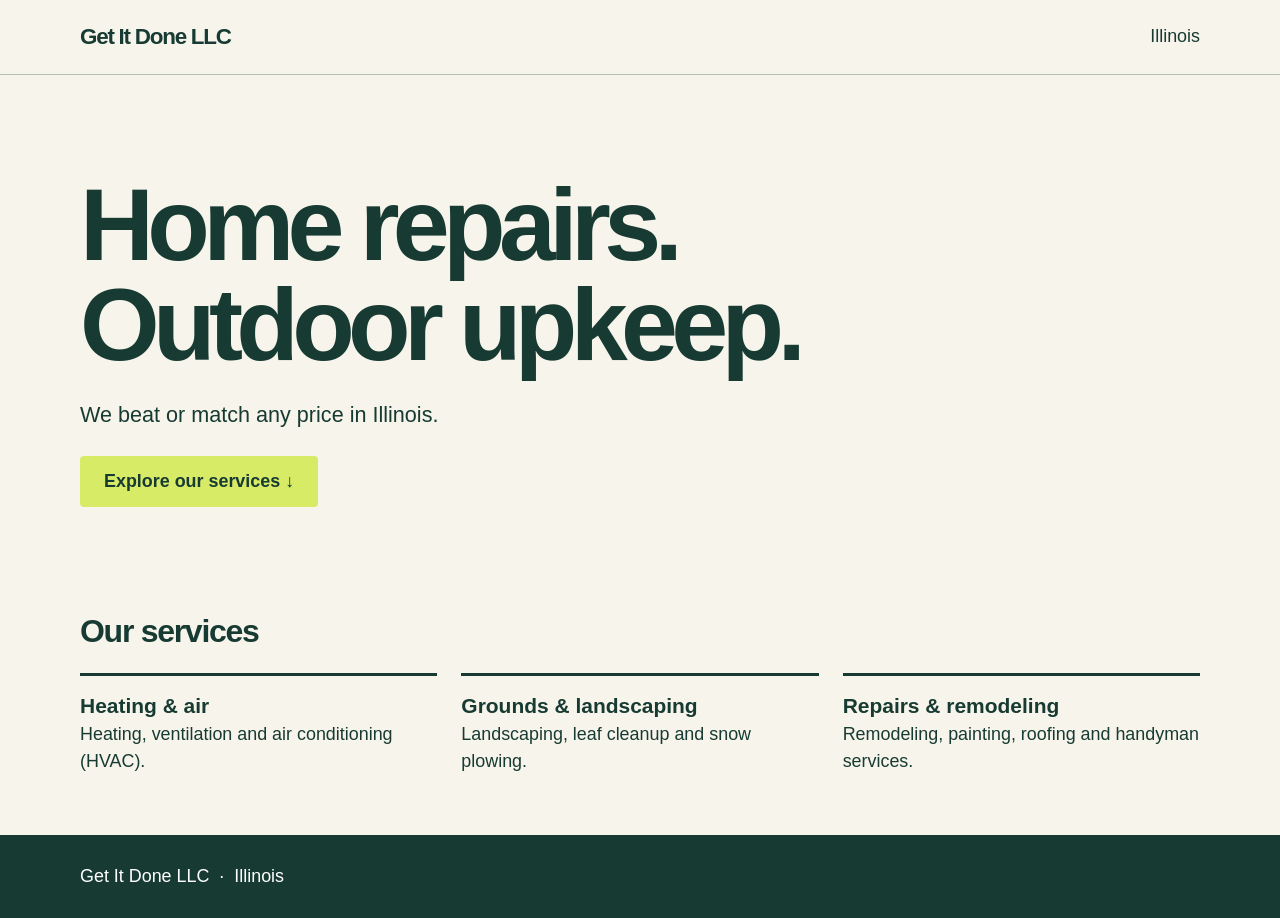
==== index.html @ 4665521d "Publish Get It Done LLC website" ====
<!doctype html>
<html lang="en">
<meta charset="utf-8">
<meta name="viewport" content="width=device-width,initial-scale=1">
<meta name="description" content="Get It Done LLC provides HVAC, landscaping, snow plowing, remodeling, painting, roofing and handyman services in Illinois.">
<title>Get It Done LLC | Illinois Property Services</title>
<style>
*{box-sizing:border-box}html{scroll-behavior:smooth}body{margin:0;background:#f7f4eb;color:#173b32;font:1.12rem/1.5 "DM Sans",Arial,sans-serif}header,main,footer{padding-inline:max(6vw,calc((100vw - 1120px)/2))}header{display:flex;justify-content:space-between;align-items:center;padding-block:20px;border-bottom:1px solid #b4beb3}a{color:inherit}header strong{letter-spacing:-.055em;font-size:1.4rem}.hero{padding-block:clamp(48px,8vw,100px)}h1,h2,h3,p{margin:0}h1{font: bold clamp(3.4rem,8vw,7rem)/.98 "DM Sans",Arial,sans-serif;letter-spacing:-.065em;max-width:900px}.hero p{margin:24px 0;font-size:1.35rem}.button{display:inline-block;background:#d8eb67;padding:12px 24px;border-radius:4px;text-decoration:none;font-weight:bold}section{padding-bottom:60px}h2{font-size:2rem;letter-spacing:-.04em}.grid{display:grid;grid-template-columns:repeat(auto-fit,minmax(min(240px,100%),1fr));gap:24px;margin-top:18px}article{border-top:3px solid;padding-top:14px}footer{padding-block:28px;background:#173b32;color:#fff}
</style>
<header><strong>Get It Done LLC</strong><span>Illinois</span></header>
<main><div class="hero"><h1>Home repairs.<br>Outdoor upkeep.</h1><p>We beat or match any price in Illinois.</p><a class="button" href="#services">Explore our services ↓</a></div>
<section id="services"><h2>Our services</h2><div class="grid"><article><h3>Heating &amp; air</h3><p>Heating, ventilation and air conditioning (HVAC).</p></article><article><h3>Grounds &amp; landscaping</h3><p>Landscaping, leaf cleanup and snow plowing.</p></article><article><h3>Repairs &amp; remodeling</h3><p>Remodeling, painting, roofing and handyman services.</p></article></div></section></main>
<footer>Get It Done LLC &nbsp;·&nbsp; Illinois</footer></html>
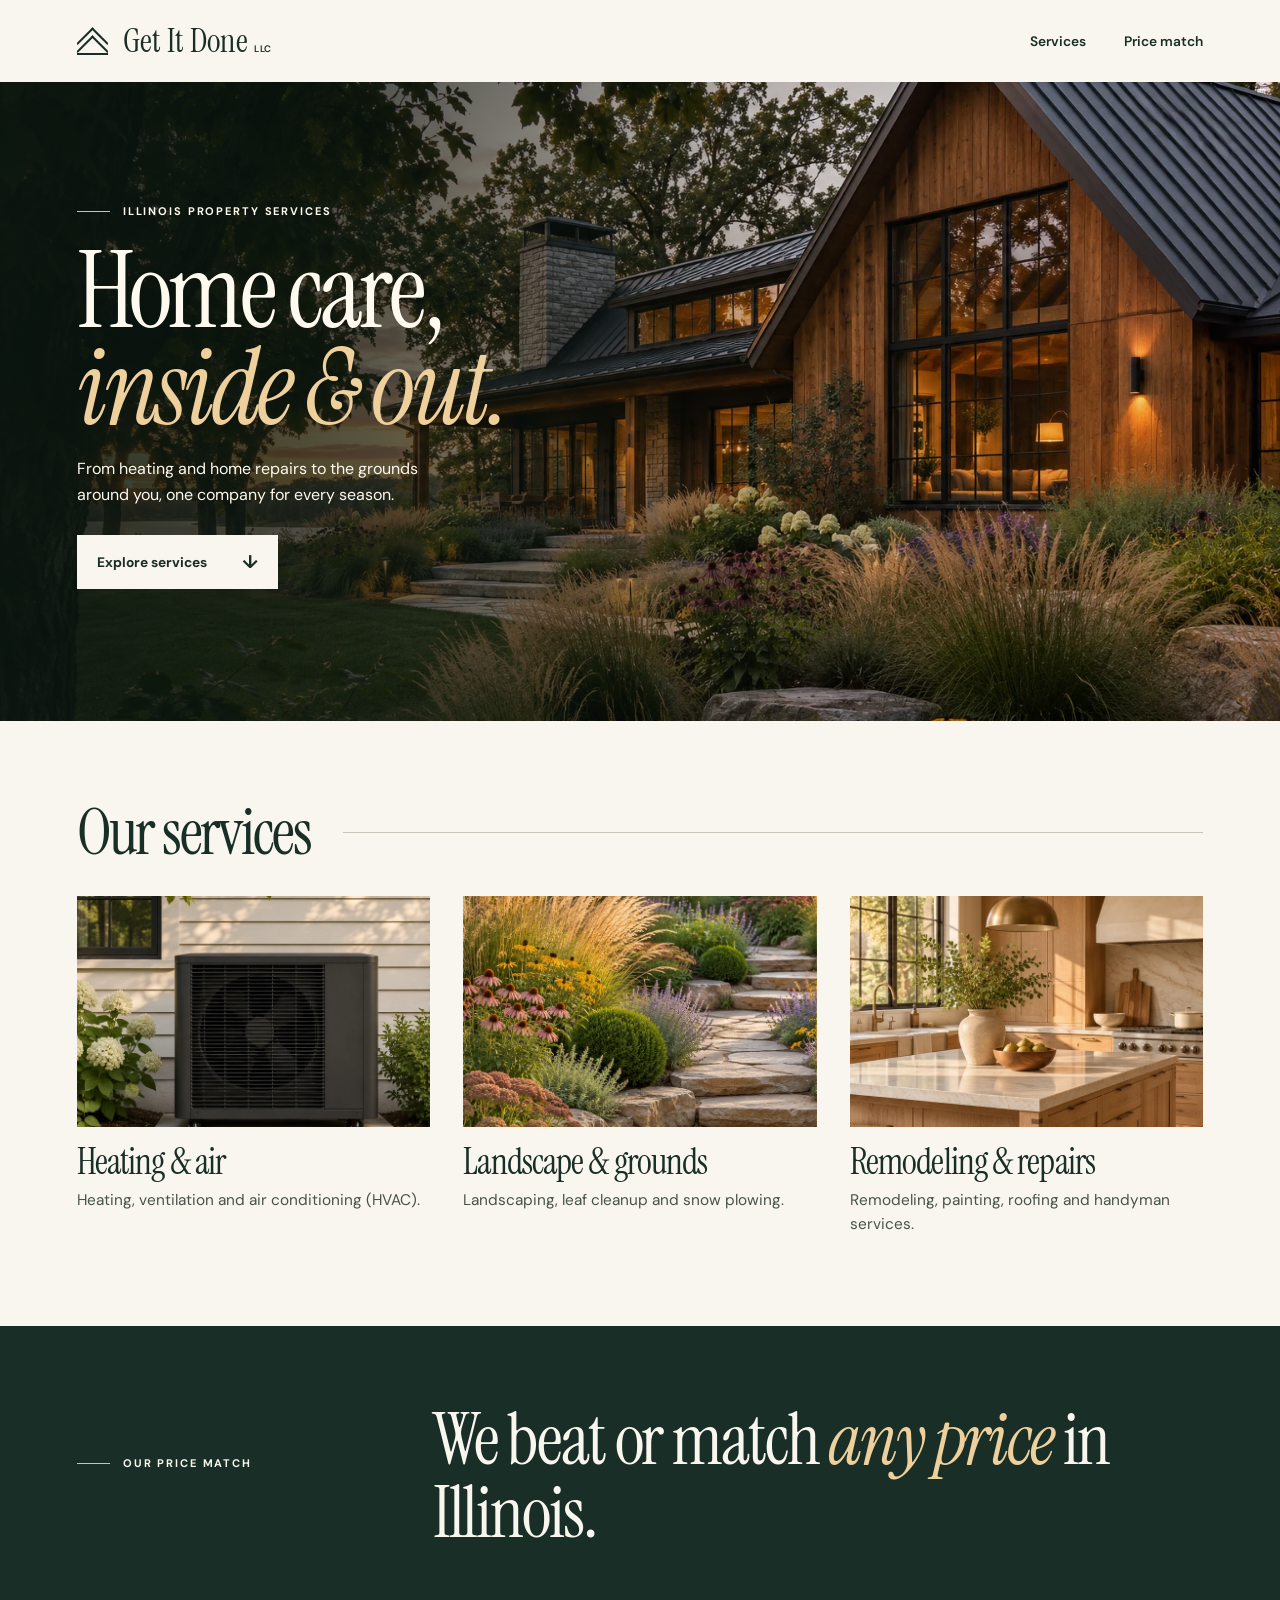
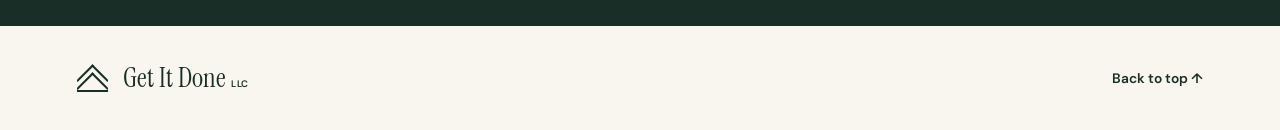
==== commit a3260bda: "Redesign the Get It Done LLC website" ====
--- a/index.html
+++ b/index.html
@@ -1,13 +1,39 @@
 <!doctype html>
 <html lang="en">
-<meta charset="utf-8">
-<meta name="viewport" content="width=device-width,initial-scale=1">
-<meta name="description" content="Get It Done LLC provides HVAC, landscaping, snow plowing, remodeling, painting, roofing and handyman services in Illinois.">
-<title>Get It Done LLC | Illinois Property Services</title>
-<style>
-*{box-sizing:border-box}html{scroll-behavior:smooth}body{margin:0;background:#f7f4eb;color:#173b32;font:1.12rem/1.5 "DM Sans",Arial,sans-serif}header,main,footer{padding-inline:max(6vw,calc((100vw - 1120px)/2))}header{display:flex;justify-content:space-between;align-items:center;padding-block:20px;border-bottom:1px solid #b4beb3}a{color:inherit}header strong{letter-spacing:-.055em;font-size:1.4rem}.hero{padding-block:clamp(48px,8vw,100px)}h1,h2,h3,p{margin:0}h1{font: bold clamp(3.4rem,8vw,7rem)/.98 "DM Sans",Arial,sans-serif;letter-spacing:-.065em;max-width:900px}.hero p{margin:24px 0;font-size:1.35rem}.button{display:inline-block;background:#d8eb67;padding:12px 24px;border-radius:4px;text-decoration:none;font-weight:bold}section{padding-bottom:60px}h2{font-size:2rem;letter-spacing:-.04em}.grid{display:grid;grid-template-columns:repeat(auto-fit,minmax(min(240px,100%),1fr));gap:24px;margin-top:18px}article{border-top:3px solid;padding-top:14px}footer{padding-block:28px;background:#173b32;color:#fff}
-</style>
-<header><strong>Get It Done LLC</strong><span>Illinois</span></header>
-<main><div class="hero"><h1>Home repairs.<br>Outdoor upkeep.</h1><p>We beat or match any price in Illinois.</p><a class="button" href="#services">Explore our services ↓</a></div>
-<section id="services"><h2>Our services</h2><div class="grid"><article><h3>Heating &amp; air</h3><p>Heating, ventilation and air conditioning (HVAC).</p></article><article><h3>Grounds &amp; landscaping</h3><p>Landscaping, leaf cleanup and snow plowing.</p></article><article><h3>Repairs &amp; remodeling</h3><p>Remodeling, painting, roofing and handyman services.</p></article></div></section></main>
-<footer>Get It Done LLC &nbsp;·&nbsp; Illinois</footer></html>
+<head>
+  <meta charset="utf-8">
+  <meta name="viewport" content="width=device-width, initial-scale=1">
+  <meta name="theme-color" content="#172d26">
+  <meta name="description" content="Get It Done LLC provides heating and air, landscaping, snow plowing, remodeling, painting, roofing and handyman services in Illinois. We beat or match any price in Illinois.">
+  <title>Get It Done LLC | Illinois Property Services</title>
+  <link rel="stylesheet" href="style.css">
+</head>
+<body>
+<a class="skip" href="#content">Skip to content</a>
+<header class="masthead" id="top">
+  <a class="brand" href="#top" aria-label="Get It Done LLC home"><span class="mark" aria-hidden="true"></span><span>Get It Done <small>LLC</small></span></a>
+  <nav aria-label="Main navigation"><a href="#services">Services</a><a href="#pricing">Price match</a></nav>
+</header>
+<main id="content">
+  <section class="hero" aria-labelledby="hero-title">
+    <img class="hero-image" src="assets/illinois-home.webp" width="1536" height="1024" alt="" fetchpriority="high">
+    <div class="hero-content">
+      <p class="location">Illinois property services</p>
+      <h1 id="hero-title">Home care,<br><em>inside &amp; out.</em></h1>
+      <p class="intro">From heating and home repairs to the grounds around you, one company for every season.</p>
+      <a class="button" href="#services">Explore services <span aria-hidden="true">↓</span></a>
+    </div>
+  </section>
+  <section class="services" id="services" aria-labelledby="services-title">
+    <div class="section-heading"><h2 id="services-title">Our services</h2><div class="rule"></div></div>
+    <div class="cards">
+      <article><img src="assets/heating-air.webp" alt="Outdoor heating and air unit alongside a house" width="724" height="724" loading="lazy"><h3>Heating &amp; air</h3><p>Heating, ventilation and air conditioning (HVAC).</p></article>
+      <article><img src="assets/landscape.webp" alt="Stone garden path framed by ornamental grasses" width="724" height="724" loading="lazy"><h3>Landscape &amp; grounds</h3><p>Landscaping, leaf cleanup and snow plowing.</p></article>
+      <article><img src="assets/remodeling.webp" alt="Oak kitchen cabinets and a stone countertop" width="724" height="724" loading="lazy"><h3>Remodeling &amp; repairs</h3><p>Remodeling, painting, roofing and handyman services.</p></article>
+    </div>
+  </section>
+  <section class="price" id="pricing" aria-labelledby="price-title"><div class="price-inner"><p class="location">Our price match</p><h2 id="price-title">We beat or match <em>any price</em> in Illinois.</h2></div></section>
+</main>
+<footer><a class="brand" href="#top"><span class="mark" aria-hidden="true"></span><span>Get It Done <small>LLC</small></span></a><a href="#top">Back to top <span aria-hidden="true">↑</span></a></footer>
+</body>
+</html>
--- a/style.css
+++ b/style.css
@@ -0,0 +1,113 @@
+@font-face {
+  font-family: 'DM Sans';
+  font-style: normal;
+  font-weight: 400;
+  font-display: swap;
+  src: url(assets/dm-sans-400-normal.ttf) format('truetype');
+}
+@font-face {
+  font-family: 'DM Sans';
+  font-style: normal;
+  font-weight: 600;
+  font-display: swap;
+  src: url(assets/dm-sans-600-normal.ttf) format('truetype');
+}
+@font-face {
+  font-family: 'DM Sans';
+  font-style: normal;
+  font-weight: 700;
+  font-display: swap;
+  src: url(assets/dm-sans-700-normal.ttf) format('truetype');
+}
+@font-face {
+  font-family: 'Instrument Serif';
+  font-style: italic;
+  font-weight: 400;
+  font-display: swap;
+  src: url(assets/instrument-serif-400-italic.ttf) format('truetype');
+}
+@font-face {
+  font-family: 'Instrument Serif';
+  font-style: normal;
+  font-weight: 400;
+  font-display: swap;
+  src: url(assets/instrument-serif-400-normal.ttf) format('truetype');
+}
+:root {
+  --forest: #192e27;
+  --paper: #f8f6ee;
+  --gold: #e6c17d;
+  --serif: 'Instrument Serif', Georgia, serif;
+  --gutter: max(6vw, calc((100vw - 1360px) / 2));
+  color: var(--forest);
+  background: var(--paper);
+  font-family: 'DM Sans', Arial, sans-serif;
+}
+* { box-sizing: border-box; }
+body, h1, h2, h3, p { margin: 0; }
+a { color: inherit; text-decoration: none; }
+a:focus-visible { outline: 3px solid #bb822d; outline-offset: 5px; }
+.skip { position: absolute; top: -5rem; left: 1rem; z-index: 5; background: white; padding: .75rem; }
+.skip:focus { top: .5rem; }
+.masthead, footer {
+  padding: 0 var(--gutter); display: flex; align-items: center; justify-content: space-between;
+  gap: 1rem; min-height: 82px;
+}
+.brand { display: inline-flex; align-items: center; gap: 15px; font: 2.05rem/1 var(--serif); white-space: nowrap; }
+.brand small { font: 600 .59rem 'DM Sans', sans-serif; letter-spacing: .09em; }
+.mark { position: relative; display: inline-block; width: 31px; height: 29px; border-bottom: 2px solid currentColor; overflow: hidden; }
+.mark::before, .mark::after {
+  content: ''; position: absolute; width: 21px; height: 21px; left: 4px; top: 6px;
+  border-top: 2px solid currentColor; border-left: 2px solid currentColor; transform: rotate(45deg);
+}
+.mark::after { top: 14px; }
+nav { display: flex; gap: clamp(1rem, 3vw, 3rem); }
+nav a, footer > a:last-child { font-size: .86rem; font-weight: 600; }
+nav a:hover, footer a:hover { text-decoration: underline; text-underline-offset: 5px; }
+.hero { isolation: isolate; position: relative; display: flex; align-items: center; min-height: clamp(570px, 71vh, 760px); color: #fffaf0; background: #24372d; }
+.hero-image, .hero::after { position: absolute; inset: 0; width: 100%; height: 100%; z-index: -1; }
+.hero-image { object-fit: cover; object-position: center 55%; }
+.hero::after { content: ''; background: linear-gradient(90deg,rgba(11,23,16,.89),rgba(11,23,16,.68) 29%,rgba(11,23,16,.15) 64%,transparent); }
+.hero-content { margin: 0 var(--gutter); padding: 52px 0 62px; }
+.location { display: flex; align-items: center; gap: 13px; font-size: .69rem; font-weight: 700; text-transform: uppercase; letter-spacing: .17em; }
+.location::before { content: ''; height: 1px; width: 33px; background: var(--gold); }
+h1, h2, h3 { font-family: var(--serif); font-weight: 400; }
+h1 { margin: 25px 0 19px; font-size: clamp(5.1rem, 8.3vw, 8rem); letter-spacing: -.035em; line-height: .91; }
+h1 em, .price em { color: #edd09c; }
+.intro { max-width: 365px; font-size: 1rem; line-height: 1.65; }
+.button { margin-top: 26px; display: inline-flex; align-items: center; gap: 35px; padding: 15px 20px; color: var(--forest); background: var(--paper); font-size: .86rem; font-weight: 700; }
+.button:hover { background: var(--gold); }
+.button span { font-size: 1.15rem; }
+.services { padding: clamp(52px,6vw,94px) var(--gutter) clamp(64px,7vw,110px); }
+.section-heading { display: flex; align-items: center; gap: 32px; margin-bottom: 28px; }
+.section-heading h2 { font-size: clamp(3.2rem,5vw,5rem); letter-spacing: -.035em; line-height: 1.1; }
+.rule { height: 1px; background: #c4c6b8; flex: 1; }
+.cards { display: grid; grid-template-columns: repeat(3,minmax(0,1fr)); gap: clamp(18px,2.6vw,42px); }
+.cards img { display: block; width: 100%; height: auto; aspect-ratio: 1.53; object-fit: cover; }
+.cards h3 { margin: 17px 0 7px; font-size: clamp(1.85rem,2.8vw,3rem); line-height: 1.05; letter-spacing: -.025em; }
+.cards p { line-height: 1.55; color: #48534b; font-size: .96rem; }
+.price { background: var(--forest); color: var(--paper); padding: clamp(52px,6vw,95px) var(--gutter); }
+.price-inner { display: grid; grid-template-columns: 1fr 2.4fr; align-items: baseline; gap: 35px; }
+.price h2 { max-width: 800px; font-size: clamp(3.4rem,5.6vw,6.2rem); line-height: 1.02; letter-spacing: -.03em; }
+footer { min-height: 104px; }
+footer .brand { font-size: 1.7rem; }
+@media (max-width: 700px) {
+  .masthead { min-height: 70px; }
+  .brand { font-size: 1.6rem; gap: 8px; }
+  .mark { transform: scale(.85); }
+  nav { gap: 14px; }
+  nav a { font-size: .78rem; }
+  .hero { min-height: 580px; align-items: end; }
+  .hero-image { object-position: 65% center; }
+  .hero::after { background: linear-gradient(0deg,rgba(9,21,13,.94),rgba(9,21,13,.62) 54%,rgba(9,21,13,.08)); }
+  .hero-content { padding: 120px 0 40px; }
+  h1 { font-size: clamp(4.6rem,17vw,6rem); }
+  .intro { max-width: 325px; }
+  .cards { grid-template-columns: 1fr; gap: 34px; }
+  .cards h3 { font-size: 2.45rem; }
+  .price-inner { grid-template-columns: 1fr; gap: 24px; }
+}
+@media (max-width: 365px) {
+  .brand { gap: 4px; font-size: 1.4rem; }
+  nav { gap: 9px; }
+}
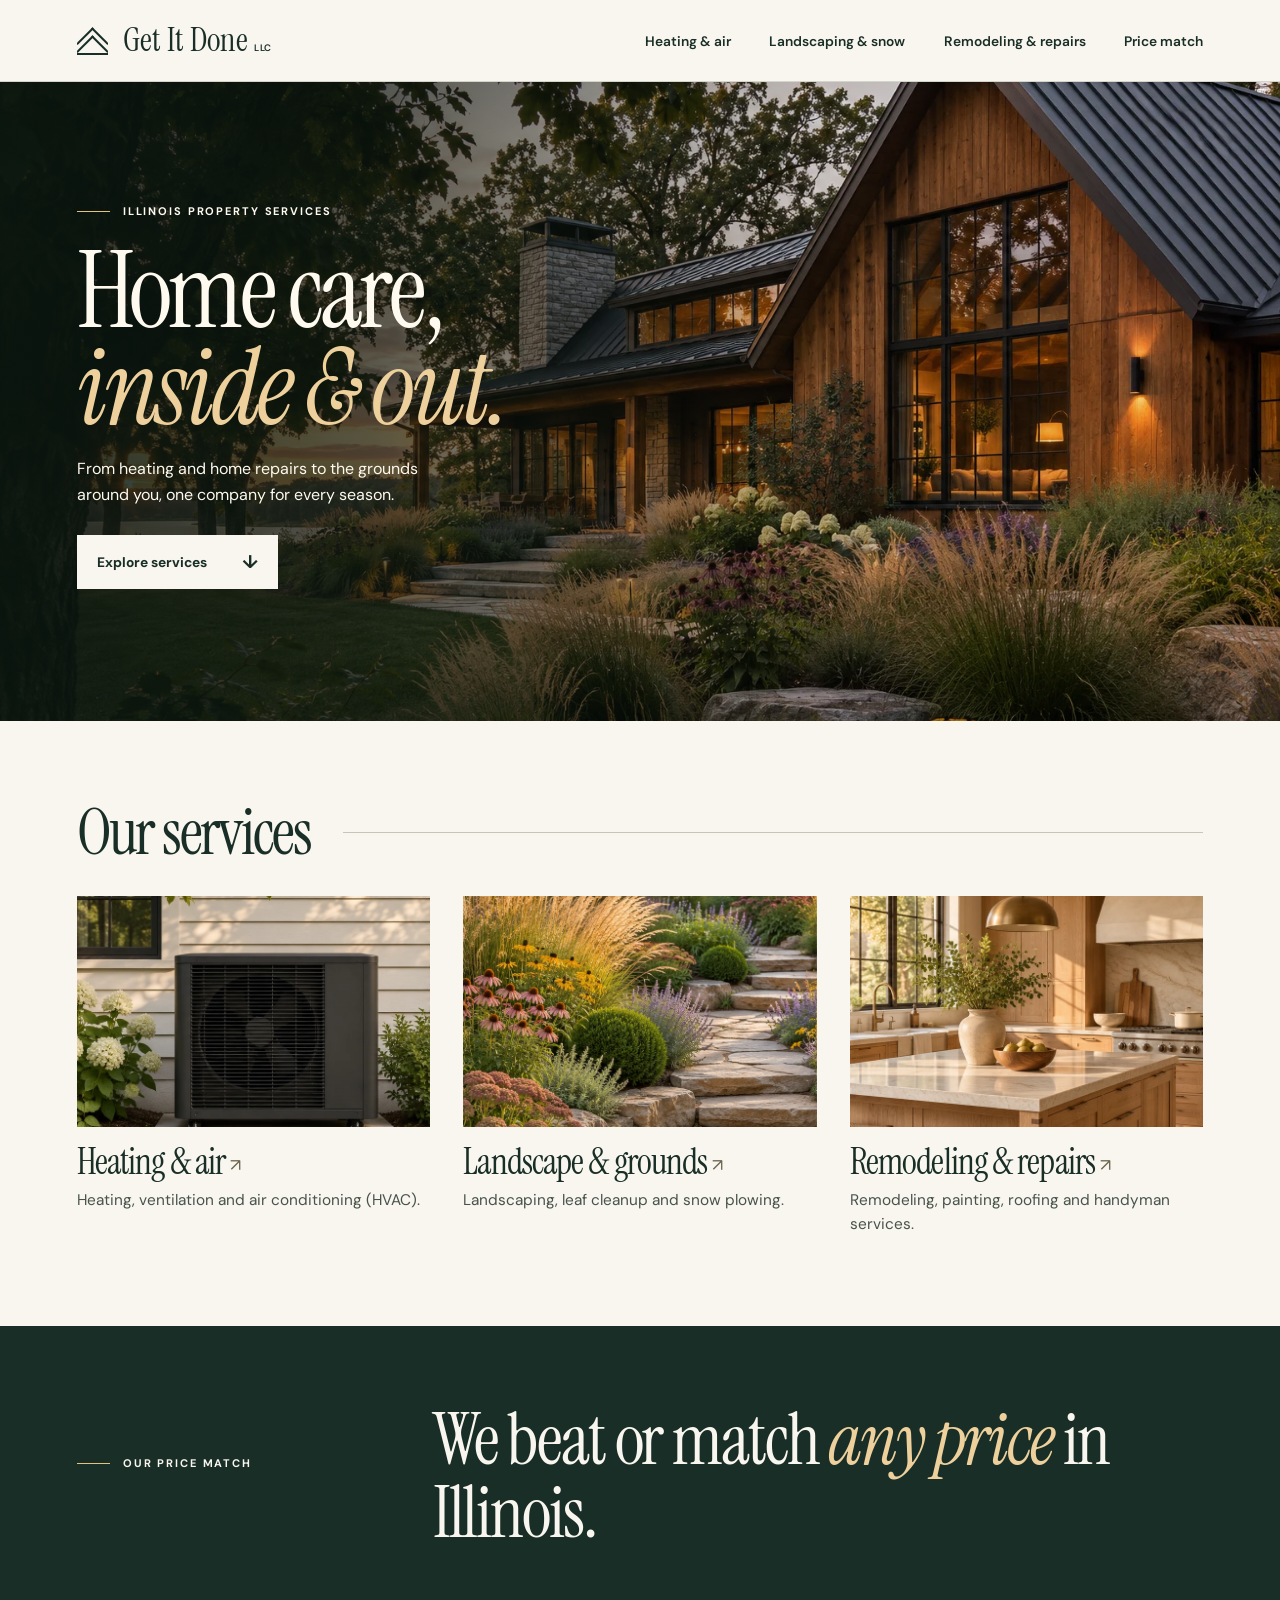
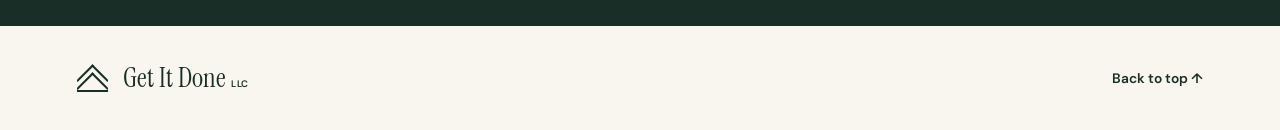
==== commit 329520ad: "Add dedicated service pages and sitewide navigation" ====
--- a/index.html
+++ b/index.html
@@ -12,7 +12,7 @@
 <a class="skip" href="#content">Skip to content</a>
 <header class="masthead" id="top">
   <a class="brand" href="#top" aria-label="Get It Done LLC home"><span class="mark" aria-hidden="true"></span><span>Get It Done <small>LLC</small></span></a>
-  <nav aria-label="Main navigation"><a href="#services">Services</a><a href="#pricing">Price match</a></nav>
+  <nav aria-label="Main navigation"><a href="heating-air.html">Heating &amp; air</a><a href="landscaping-snow.html">Landscaping &amp; snow</a><a href="remodeling-repairs.html">Remodeling &amp; repairs</a><a href="#pricing">Price match</a></nav>
 </header>
 <main id="content">
   <section class="hero" aria-labelledby="hero-title">
@@ -27,9 +27,9 @@
   <section class="services" id="services" aria-labelledby="services-title">
     <div class="section-heading"><h2 id="services-title">Our services</h2><div class="rule"></div></div>
     <div class="cards">
-      <article><img src="assets/heating-air.webp" alt="Outdoor heating and air unit alongside a house" width="724" height="724" loading="lazy"><h3>Heating &amp; air</h3><p>Heating, ventilation and air conditioning (HVAC).</p></article>
-      <article><img src="assets/landscape.webp" alt="Stone garden path framed by ornamental grasses" width="724" height="724" loading="lazy"><h3>Landscape &amp; grounds</h3><p>Landscaping, leaf cleanup and snow plowing.</p></article>
-      <article><img src="assets/remodeling.webp" alt="Oak kitchen cabinets and a stone countertop" width="724" height="724" loading="lazy"><h3>Remodeling &amp; repairs</h3><p>Remodeling, painting, roofing and handyman services.</p></article>
+      <article><img src="assets/heating-air.webp" alt="Outdoor heating and air unit alongside a house" width="724" height="724" loading="lazy"><h3><a href="heating-air.html">Heating &amp; air <span class="card-arrow" aria-hidden="true">↗</span></a></h3><p>Heating, ventilation and air conditioning (HVAC).</p></article>
+      <article><img src="assets/landscape.webp" alt="Stone garden path framed by ornamental grasses" width="724" height="724" loading="lazy"><h3><a href="landscaping-snow.html">Landscape &amp; grounds <span class="card-arrow" aria-hidden="true">↗</span></a></h3><p>Landscaping, leaf cleanup and snow plowing.</p></article>
+      <article><img src="assets/remodeling.webp" alt="Oak kitchen cabinets and a stone countertop" width="724" height="724" loading="lazy"><h3><a href="remodeling-repairs.html">Remodeling &amp; repairs <span class="card-arrow" aria-hidden="true">↗</span></a></h3><p>Remodeling, painting, roofing and handyman services.</p></article>
     </div>
   </section>
   <section class="price" id="pricing" aria-labelledby="price-title"><div class="price-inner"><p class="location">Our price match</p><h2 id="price-title">We beat or match <em>any price</em> in Illinois.</h2></div></section>
--- a/style.css
+++ b/style.css
@@ -111,3 +111,33 @@
   .brand { gap: 4px; font-size: 1.4rem; }
   nav { gap: 9px; }
 }
+
+.masthead { border-bottom: 1px solid #d4d5ca; }
+.masthead nav { align-items: center; flex-wrap: wrap; }
+.masthead nav a { padding: 9px 0; }
+.masthead nav [aria-current="page"] { text-decoration: underline; text-underline-offset: 6px; }
+.cards article { position: relative; }
+.cards h3 a::after { content: ''; position: absolute; inset: 0; }
+.cards h3 a:hover, .cards h3 a:focus-visible { text-decoration: underline; text-underline-offset: 5px; }
+.card-arrow { color: #6b664e; font: 1.1rem 'DM Sans', sans-serif; vertical-align: middle; }
+.service-hero { display: grid; grid-template-columns: 1fr 1fr; background: var(--forest); color: var(--paper); }
+.service-lead { padding: clamp(42px,6vw,100px) clamp(24px,4vw,60px) clamp(42px,6vw,100px) var(--gutter); align-self: center; }
+.service-hero h1 { font-size: clamp(4rem,6.5vw,7rem); }
+.service-hero .intro { max-width: 38ch; }
+.service-hero img { width: 100%; height: 100%; max-height: 550px; min-height: 390px; object-fit: cover; }
+.service-details { padding: clamp(42px,6vw,96px) var(--gutter); display: grid; grid-template-columns: 1fr 2fr; gap: clamp(20px,5vw,90px); }
+.service-details h2, .project-note h2 { font-size: clamp(2.6rem,4vw,4.4rem); line-height: 1.06; letter-spacing: -.025em; }
+.work-list { margin: 0; }
+.work-list dt { border-top: 1px solid #bfc4b7; padding-top: 1rem; font: 2rem/1.2 var(--serif); }
+.work-list dd { margin: .3rem 0 1.4rem; max-width: 62ch; line-height: 1.6; }
+.project-note { padding: clamp(36px,5vw,80px) var(--gutter); background: #e9e9dc; }
+.project-note p { margin-top: 1rem; max-width: 66ch; line-height: 1.65; }
+.project-note a { text-decoration: underline; text-underline-offset: 4px; }
+@media (max-width: 760px) {
+  .masthead { flex-direction: column; align-items: flex-start; gap: 7px; padding-block: 14px 5px; }
+  .masthead nav { width: 100%; gap: 4px 18px; }
+  .service-hero, .service-details { grid-template-columns: 1fr; }
+  .service-lead { padding: 40px var(--gutter); }
+  .service-hero h1 { font-size: clamp(3.8rem,13vw,6rem); }
+  .service-hero img { min-height: 0; height: clamp(210px,52vw,330px); }
+}
